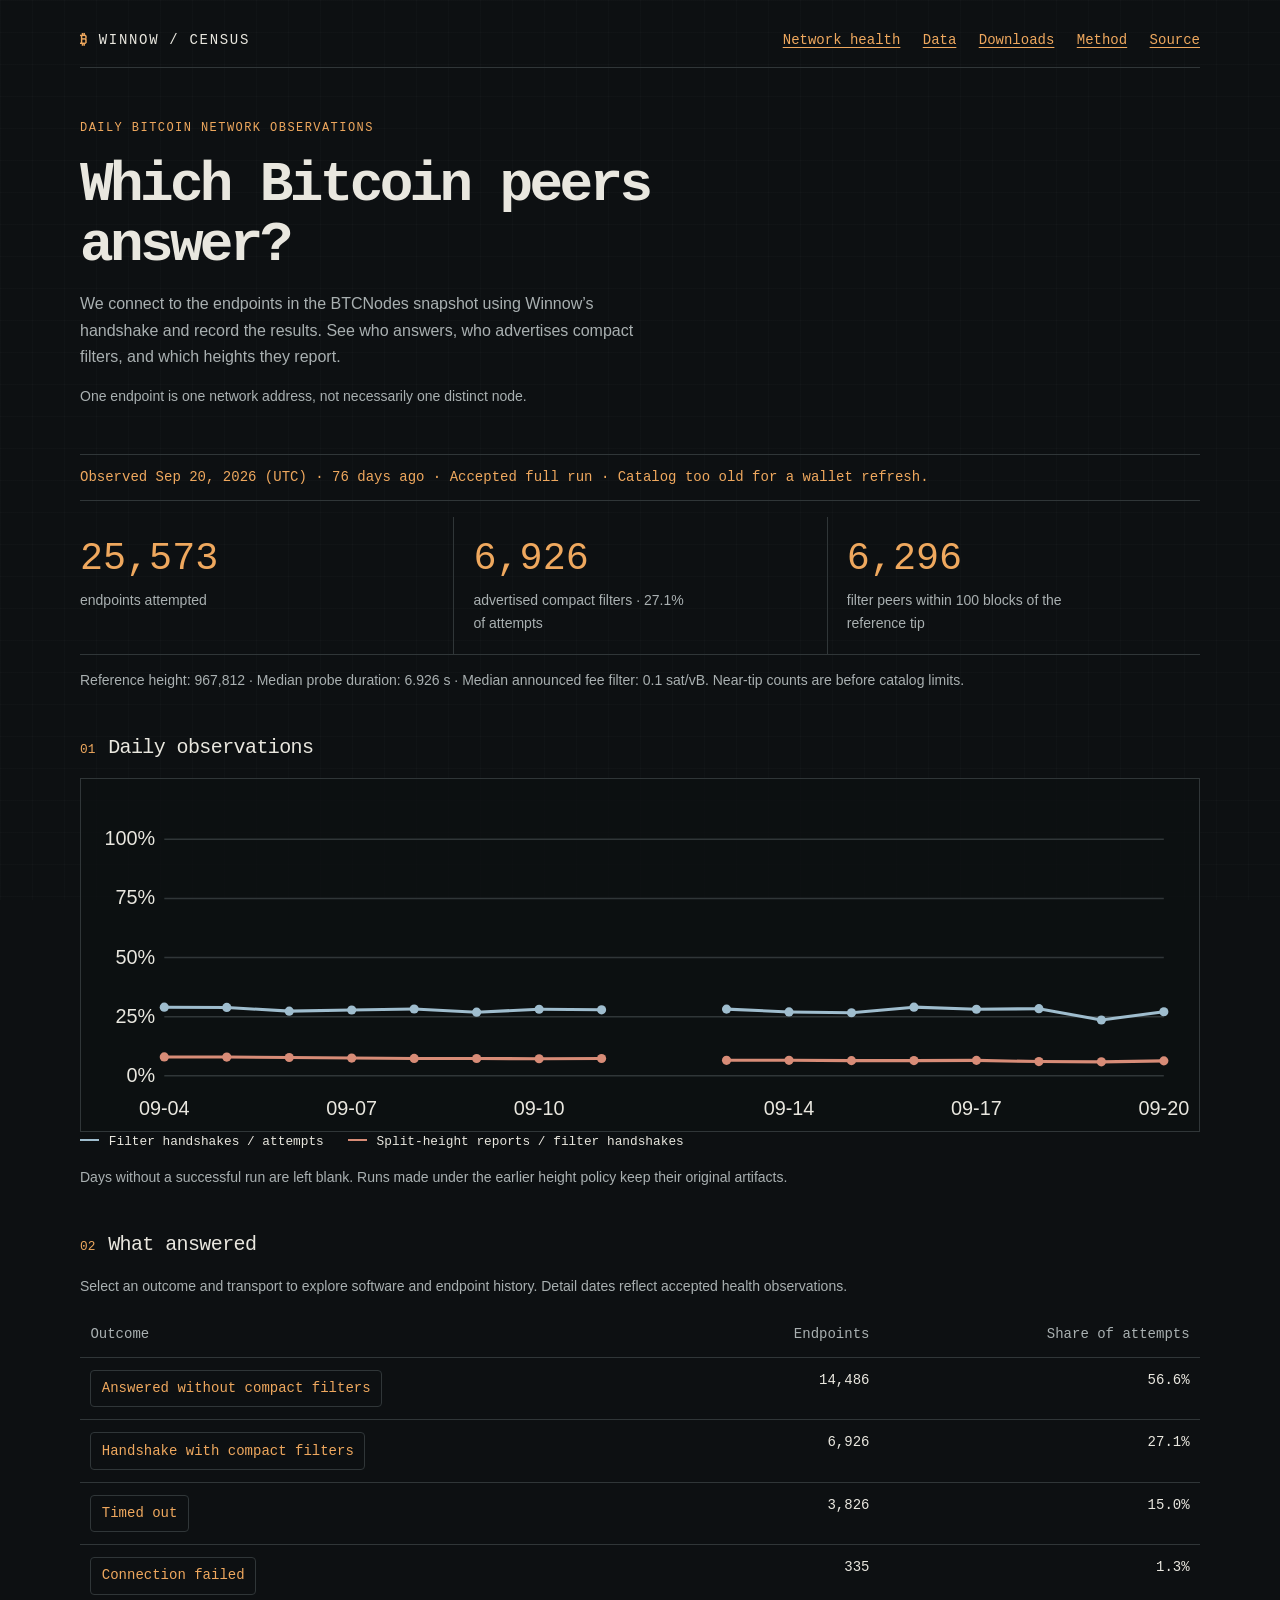
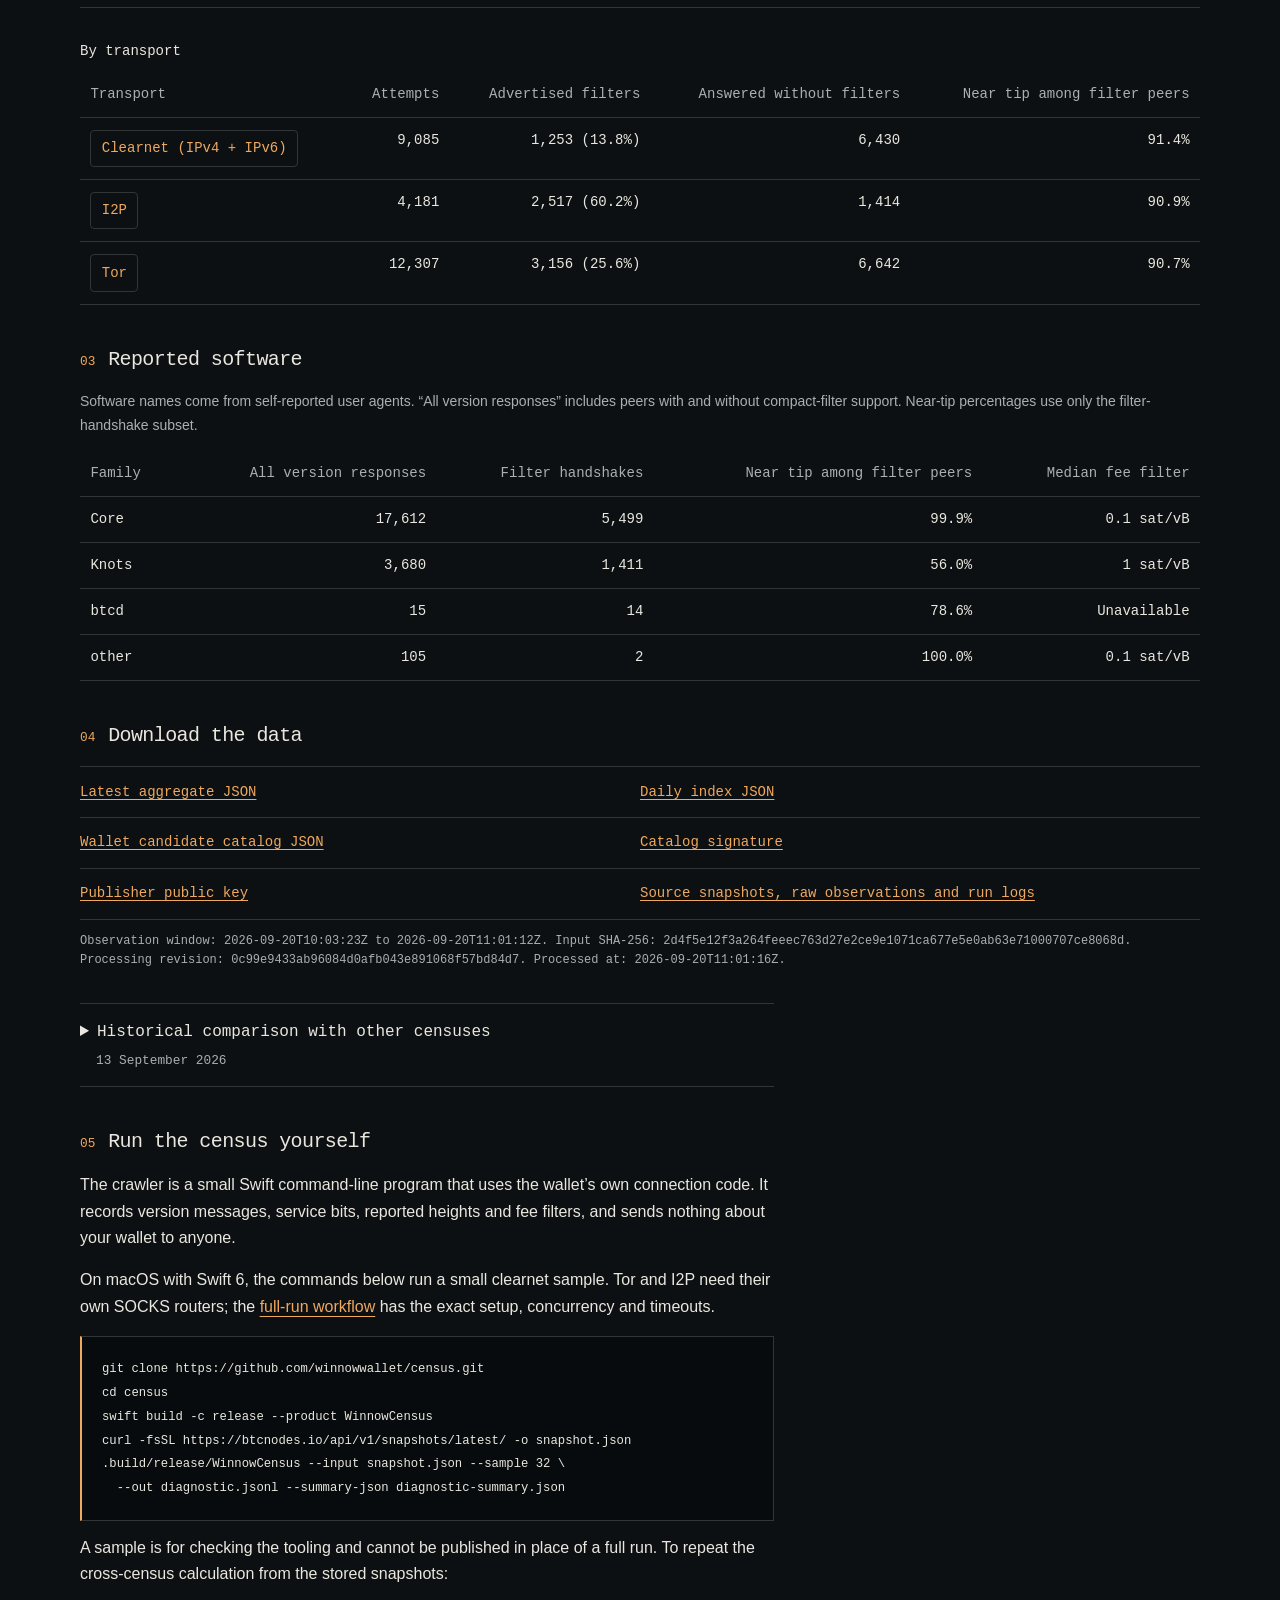
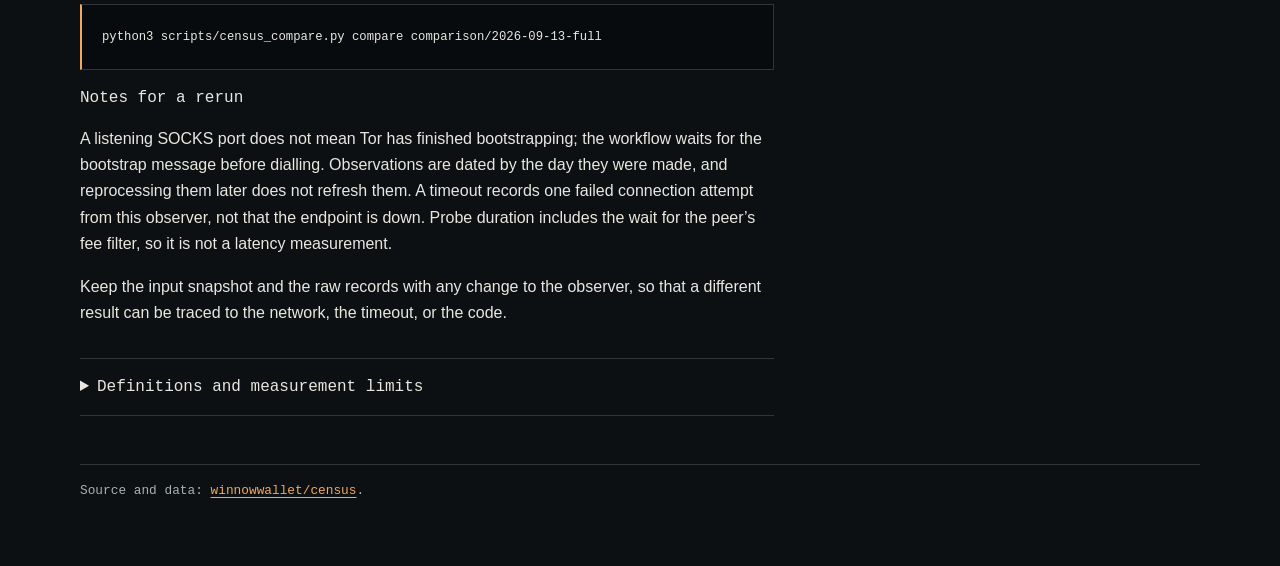
==== index.html @ dcebd3c2 "Update census for current WalletCore and add explorable observations" ====
<!doctype html>
<html lang="en">
  <head>
    <meta charset="utf-8" />
    <meta name="viewport" content="width=device-width, initial-scale=1" />
    <title>Winnow peer census</title>
    <meta
      name="description"
      content="Daily Bitcoin endpoint measurements: handshake outcomes, advertised compact-filter support, reported heights, overlay coverage and reproducible artifacts."
    />
    <link rel="stylesheet" href="assets/census.css" />
  </head>
  <body>
    <main class="census">
      <header class="masthead">
        <a class="brand" href="#"><b>₿</b> WINNOW / CENSUS</a>
        <nav aria-label="Census">
          <a href="health/">Network health</a><a href="#measurements">Data</a
          ><a href="#artifacts-heading">Downloads</a><a href="#build">Method</a
          ><a href="https://github.com/winnowwallet/census">Source</a>
        </nav>
      </header>
      <div class="intro">
        <p class="eyebrow">DAILY BITCOIN NETWORK OBSERVATIONS</p>
        <h1>Which Bitcoin peers answer?</h1>
        <p class="sub">
          We connect to the endpoints in the BTCNodes snapshot using Winnow’s
          handshake and record the results. See who answers, who advertises
          compact filters, and which heights they report.
        </p>
        <p class="note">
          One endpoint is one network address, not necessarily one distinct
          node.
        </p>
      </div>
      <p id="freshness" role="status">Loading observations…</p>
      <noscript
        ><p>
          This dashboard needs JavaScript to display observations. You can still
          <a href="census/index.json">download the daily index</a> or
          <a href="census/peers.json">peer catalog</a>.
        </p></noscript
      >
      <div class="tiles" id="tiles"></div>
      <p id="run-context" class="note"></p>
      <h2 id="measurements"><span class="index">01</span>Daily observations</h2>
      <div
        class="plot"
        tabindex="0"
        aria-label="Scrollable daily observation chart"
      >
        <svg
          id="trend"
          viewBox="0 0 720 220"
          role="img"
          aria-label="Compact-filter handshake share and split-height reports over time; missing days are gaps"
        ></svg>
      </div>
      <div class="legend">
        <span>Filter handshakes / attempts</span
        ><span>Split-height reports / filter handshakes</span>
      </div>
      <p class="note">
        Days without a successful run are left blank. Runs made under the
        earlier height policy keep their original artifacts.
      </p>

      <section id="explorer" hidden aria-label="Endpoint filters">
        <p id="explorer-status" role="status"></p>
        <div id="explorer-chips"></div>
        <label
          >Observation day
          <select id="explorer-date" disabled></select
        ></label>
        <button id="explorer-clear" type="button">Clear filters</button>
        <a id="explorer-download" hidden
          >Download complete endpoint history (JSON.gz)</a
        >
      </section>
      <h2 id="outcomes-heading"><span class="index">02</span>What answered</h2>
      <p class="note">
        Select an outcome and transport to explore software and endpoint
        history. Detail dates reflect accepted health observations.
      </p>
      <div class="wrap">
        <table id="outcomes" aria-labelledby="outcomes-heading">
          <thead>
            <tr>
              <th>Outcome</th>
              <th class="num">Endpoints</th>
              <th class="num">Share of attempts</th>
            </tr>
          </thead>
          <tbody></tbody>
        </table>
      </div>
      <div class="wrap">
        <table id="networks">
          <caption>
            By transport
          </caption>
          <thead>
            <tr>
              <th>Transport</th>
              <th class="num">Attempts</th>
              <th class="num">Advertised filters</th>
              <th class="num">Answered without filters</th>
              <th class="num">Near tip among filter peers</th>
            </tr>
          </thead>
          <tbody></tbody>
        </table>
      </div>
      <h2><span class="index">03</span>Reported software</h2>
      <p class="note" id="software-note">
        Software names come from self-reported user agents. “All version
        responses” includes peers with and without compact-filter support.
        Near-tip percentages use only the filter-handshake subset.
      </p>
      <div class="wrap">
        <table id="families">
          <thead>
            <tr>
              <th>Family</th>
              <th class="num">All version responses</th>
              <th class="num">Filter handshakes</th>
              <th class="num">Near tip among filter peers</th>
              <th class="num">Median fee filter</th>
            </tr>
          </thead>
          <tbody></tbody>
        </table>
      </div>

      <section id="endpoint-details" hidden>
        <h2>Selected endpoints</h2>
        <p id="endpoint-count" class="note"></p>
        <div id="endpoint-list"></div>
      </section>
      <h2 id="artifacts-heading">
        <span class="index">04</span>Download the data
      </h2>
      <ul id="artifacts"></ul>
      <p id="provenance" class="note"></p>
      <details class="reading background">
        <summary>
          Historical comparison with other censuses
          <span>13 September 2026</span>
        </summary>
        <p>
          On 13 September 2026 the same 23,061 responding endpoints were
          compared with the BTCNodes input: 7,524 advertised compact filters
          here against 7,526 there, a difference of two. BTCNodes supplies the
          input list, so this checks consistency with the source rather than
          confirming the result independently.
        </p>
        <p>
          Bitnod.es and Coin Dance count deduplicated addresses, and Bitnod.es
          also keeps addresses that answered recently but not on the day. The
          most recent 21 Ninja CSV available was from November 2025. These
          totals measure different things and are not compared directly.
        </p>
        <p>
          Jonathan Bier, who maintains Bitnod.es, confirmed that it makes its
          own observations with the shared Bitnodes crawler. Its active count
          drops addresses last connected nine or more UTC days earlier, excludes
          I2P, and does not test filter responses, which accounts for several of
          the differences.
          <a
            href="https://github.com/winnowwallet/census/blob/main/comparison/bitnodes-methodology-2026-09-13.md"
            >The permitted methodology clarification</a
          >
          and
          <a
            href="https://github.com/winnowwallet/census/tree/main/comparison/2026-09-13-bitnodes-export"
            >public CSV overlap</a
          >
          are preserved.
        </p>
        <p>
          <a
            href="https://github.com/winnowwallet/census/tree/main/comparison/2026-09-13-full"
            >Dated comparison, source snapshots and calculations</a
          >
          ·
          <a
            href="https://github.com/winnowwallet/census/tree/main/comparison/2026-09-13-rechecks"
            >The two discrepancies, rechecked</a
          >
        </p>
      </details>
      <section class="reading" id="build">
        <h2><span class="index">05</span>Run the census yourself</h2>
        <p>
          The crawler is a small Swift command-line program that uses the
          wallet’s own connection code. It records version messages, service
          bits, reported heights and fee filters, and sends nothing about your
          wallet to anyone.
        </p>
        <p>
          On macOS with Swift 6, the commands below run a small clearnet sample.
          Tor and I2P need their own SOCKS routers; the
          <a
            href="https://github.com/winnowwallet/census/blob/main/.github/workflows/peer-census.yml"
            >full-run workflow</a
          >
          has the exact setup, concurrency and timeouts.
        </p>
        <pre><code>git clone https://github.com/winnowwallet/census.git
cd census
swift build -c release --product WinnowCensus
curl -fsSL https://btcnodes.io/api/v1/snapshots/latest/ -o snapshot.json
.build/release/WinnowCensus --input snapshot.json --sample 32 \
  --out diagnostic.jsonl --summary-json diagnostic-summary.json</code></pre>
        <p>
          A sample is for checking the tooling and cannot be published in place
          of a full run. To repeat the cross-census calculation from the stored
          snapshots:
        </p>
        <pre><code>python3 scripts/census_compare.py compare comparison/2026-09-13-full</code></pre>
        <h3>Notes for a rerun</h3>
        <p>
          A listening SOCKS port does not mean Tor has finished bootstrapping;
          the workflow waits for the bootstrap message before dialling.
          Observations are dated by the day they were made, and reprocessing
          them later does not refresh them. A timeout records one failed
          connection attempt from this observer, not that the endpoint is down.
          Probe duration includes the wait for the peer’s fee filter, so it is
          not a latency measurement.
        </p>
        <p>
          Keep the input snapshot and the raw records with any change to the
          observer, so that a different result can be traced to the network, the
          timeout, or the code.
        </p>
      </section>
      <details class="reading background">
        <summary>Definitions and measurement limits</summary>
        <p>
          A successful handshake with <code>NODE_COMPACT_FILTERS</code> means
          the endpoint advertised compact-filter support. It does not prove that
          the endpoint returns valid filters; the wallet checks that on the
          peers it actually uses. A near-tip candidate reported a height within
          100 blocks, in either direction, of the reference tip in the input
          snapshot. A reported height on its own does not identify which chain a
          peer follows.
        </p>
        <p>
          The counts are of endpoints, not of distinct machines or operators.
          One node can have several addresses, ports and transports, and several
          nodes can share one public address. The clearnet category combines
          IPv4 and IPv6; Tor and I2P are measured separately. CJDNS and invalid
          or private addresses are excluded. A timeout describes this observer’s
          connection attempt, not permanent unreachability.
        </p>
        <p>
          The downloadable catalog canonicalizes and deduplicates endpoints,
          applies public-address and network-prefix diversity rules to clearnet,
          validates overlay addresses, and retains at most 2,000 candidates per
          overlay. The GUI wallet uses direct clearnet. This census measures Tor
          and I2P through external SOCKS proxies. A diagnostic sample, or a run
          whose Tor or I2P router was not healthy, is never published in place
          of production data. When a run fails, the previous good artifacts stay
          available with their original observation date.
        </p>
        <p>
          Probe duration is the elapsed time of a successful filter handshake,
          including proxy setup where used and the bounded wait for the peer’s
          fee-filter announcement, so it is not a round-trip latency. A fee
          filter is the peer’s announced relay threshold, not a fee
          recommendation or a confirmation estimate. The split-height count
          records heights 961,632–961,652 and does not by itself prove which
          chain a peer follows.
        </p>
        <p>
          See the
          <a href="https://github.com/winnowwallet/census"
            >census source and reproducible comparisons</a
          >,
          <a
            href="https://github.com/winnowwallet/census/actions/workflows/peer-census.yml"
            >full run logs and retained raw observations</a
          >, and <a href="https://winnowwallet.com">Winnow wallet</a>. BTCNodes
          is the input source, so agreement with its endpoint list is not
          independent confirmation.
        </p>
      </details>
      <footer>
        Source and data:
        <a href="https://github.com/winnowwallet/census">winnowwallet/census</a
        >.
      </footer>
    </main>
    <script src="assets/census.js" defer></script>
    <script src="assets/explorer.js" defer></script>
  </body>
</html>
---- assets/census.css ----
:root {
  color-scheme: dark;
  --paper: #0d1012;
  --ink: #e9e7df;
  --ink-2: #a9b0b1;
  --rule: #303638;
  --accent: #efa85e;
  --blue: #9fbdce;
  --red: #d88c77;
  --mono: ui-monospace, SFMono-Regular, Consolas, monospace;
}
* {
  box-sizing: border-box;
}
html {
  scroll-behavior: smooth;
}
body {
  margin: 0;
  background: var(--paper);
  color: var(--ink);
  font:
    1rem/1.65 -apple-system,
    BlinkMacSystemFont,
    "Segoe UI",
    sans-serif;
}
body::before {
  content: "";
  position: fixed;
  inset: 0;
  pointer-events: none;
  z-index: -1;
  background-image:
    linear-gradient(#b5bec306 1px, transparent 1px),
    linear-gradient(90deg, #b5bec306 1px, transparent 1px);
  background-size: 32px 32px;
}
a {
  color: var(--accent);
  text-decoration-thickness: 1px;
  text-underline-offset: 0.22em;
}
a:hover {
  color: #fff1d6;
}
:focus-visible {
  outline: 2px solid var(--accent);
  outline-offset: 5px;
}
.census {
  max-width: 76rem;
  margin: auto;
  padding: 1.4rem clamp(1rem, 4vw, 3rem) 4rem;
}
.masthead {
  display: flex;
  align-items: center;
  justify-content: space-between;
  gap: 1rem;
  padding: 0.6rem 0 1.2rem;
  border-bottom: 1px solid var(--rule);
  font: 0.875rem var(--mono);
}
.masthead .brand {
  color: var(--ink);
  text-decoration: none;
  letter-spacing: 0.12em;
}
.brand b {
  color: var(--accent);
}
nav {
  display: flex;
  gap: 1.4rem;
  flex-wrap: wrap;
}
.intro {
  padding: 3.2rem 0 1rem;
  max-width: 58rem;
}
h1 {
  font: 600 clamp(2rem, 4.4vw, 3.5rem)/1.08 var(--mono);
  letter-spacing: -0.065em;
  margin: 0 0 1rem;
  max-width: 22ch;
}
.sub {
  color: var(--ink-2);
  max-width: 65ch;
  margin: 0;
}
#freshness {
  font: 0.875rem/1.6 var(--mono);
  color: var(--ink-2);
  margin: 1rem 0;
  padding: 0.7rem 0;
  border-block: 1px solid var(--rule);
}
.tiles {
  display: grid;
  grid-template-columns: repeat(3, 1fr);
  margin: 0 0 0.8rem;
  border-bottom: 1px solid var(--rule);
}
.tile {
  padding: 1.2rem 1rem 1.2rem 0;
  min-width: 0;
}
.tile:nth-child(3n + 2),
.tile:nth-child(3n + 3) {
  border-left: 1px solid var(--rule);
  padding-left: 1.2rem;
}
.tile .n {
  color: var(--accent);
  font: 500 clamp(1.7rem, 3vw, 2.7rem)/1.2 var(--mono);
  font-variant-numeric: tabular-nums;
  margin-bottom: 0.45rem;
}
.tile .l {
  color: var(--ink-2);
  font-size: 0.875rem;
  max-width: 28ch;
}
h2 {
  font: 500 1.25rem/1.4 var(--mono);
  letter-spacing: -0.03em;
  margin: 2.6rem 0 1rem;
}
h2 .index {
  color: var(--accent);
  font-size: 0.8rem;
  margin-right: 0.8rem;
  letter-spacing: 0;
}
h3 {
  font: 500 1rem/1.5 var(--mono);
}
table {
  border-collapse: collapse;
  width: 100%;
  margin: 0;
  font: 0.875rem/1.5 var(--mono);
  font-variant-numeric: tabular-nums;
}
th,
td {
  text-align: left;
  padding: 0.75rem 0.65rem;
  border-bottom: 1px solid var(--rule);
  vertical-align: top;
}
th {
  color: var(--ink-2);
  font-weight: 400;
}
tbody tr:hover {
  background: #efa85e08;
}
td.num,
th.num {
  text-align: right;
}
.wrap {
  overflow-x: auto;
  margin-bottom: 1.5rem;
}
.plot {
  overflow-x: auto;
  border: 1px solid var(--rule);
  padding: 1rem 0.6rem 0;
  background: #0d1012bf;
}
svg {
  width: 100%;
  min-width: 620px;
  height: auto;
  display: block;
}
.note {
  color: var(--ink-2);
  font-size: 0.875rem;
}
.legend {
  display: flex;
  flex-wrap: wrap;
  gap: 0.5rem 1.5rem;
  font: 0.8rem/1.6 var(--mono);
}
.legend span::before {
  content: "";
  display: inline-block;
  width: 1.2rem;
  height: 2px;
  margin: 0 0.6rem 0.25rem 0;
  background: var(--blue);
}
.legend span + span::before {
  background: var(--red);
}
.reading {
  max-width: 78ch;
}
.reading p {
  margin: 0 0 1rem;
}
code,
pre {
  font-family: var(--mono);
  font-size: 0.875em;
}
pre {
  overflow: auto;
  padding: 1.25rem;
  border: 1px solid var(--rule);
  border-left: 2px solid var(--accent);
  background: #080b0d;
  line-height: 1.7;
}
#artifacts {
  list-style: none;
  margin: 0;
  padding: 0;
  display: grid;
  grid-template-columns: repeat(2, 1fr);
  border-top: 1px solid var(--rule);
}
#artifacts li {
  border-bottom: 1px solid var(--rule);
  padding: 0.9rem 0.8rem 0.9rem 0;
  font: 0.875rem/1.5 var(--mono);
}
#provenance {
  overflow-wrap: anywhere;
  font-family: var(--mono);
  font-size: 0.75rem;
}
footer {
  margin-top: 3rem;
  padding-top: 1rem;
  border-top: 1px solid var(--rule);
  color: var(--ink-2);
  font: 0.8rem/1.6 var(--mono);
}
@media (prefers-reduced-motion: reduce) {
  html {
    scroll-behavior: auto;
  }
}
@media print {
  :root {
    --paper: white;
    --ink: black;
    --ink-2: #333;
    --rule: #bbb;
    --accent: #8a4300;
  }
  body::before {
    display: none;
  }
  .plot,
  pre {
    background: white;
  }
}

.eyebrow {
  color: var(--accent);
  font: 0.75rem/1.6 var(--mono);
  letter-spacing: 0.12em;
  margin: 0 0 1rem;
}
.warning {
  color: var(--accent) !important;
}
.badge {
  display: inline-block;
  margin-left: 0.5rem;
  padding: 0.15rem 0.5rem;
  border: 1px solid var(--rule);
  border-radius: 4px;
  color: var(--ink-2);
  font: 0.7rem/1.5 var(--mono);
  vertical-align: middle;
}
.background {
  margin-top: 2rem;
  padding: 1rem 0;
  border-block: 1px solid var(--rule);
}
summary {
  cursor: pointer;
  font: 500 1rem/1.5 var(--mono);
}
summary span {
  display: block;
  color: var(--ink-2);
  font-size: 0.8rem;
  margin: 0.4rem 0 0 1rem;
}
details[open] summary {
  margin-bottom: 1.25rem;
}
#run-context {
  margin-bottom: 2.5rem;
}
[hidden] {
  display: none !important;
}
@media (max-width: 650px) {
  h1 {
    max-width: none;
  }
  .masthead {
    align-items: flex-start;
    flex-direction: column;
  }
  nav {
    gap: 0.6rem 1rem;
  }
  #artifacts {
    grid-template-columns: 1fr;
  }
  .intro {
    padding-top: 2rem;
  }
  .tiles {
    grid-template-columns: 1fr;
  }
  .tile:nth-child(n) {
    border-left: 0;
    padding: 1rem 0;
  }
  .tile:nth-child(n + 2) {
    border-top: 1px solid var(--rule);
  }
  .tile .l {
    max-width: none;
  }
}

caption {
  text-align: left;
  color: var(--ink);
  padding: 0.6rem 0;
  font-weight: 500;
}

button,
select {
  font: inherit;
  color: var(--ink);
  background: var(--paper);
  border: 1px solid var(--rule);
  border-radius: 4px;
  padding: 0.45rem 0.65rem;
}
button {
  cursor: pointer;
}
button:hover,
button[aria-pressed="true"] {
  border-color: var(--accent);
  color: var(--accent);
}
[data-filter] {
  text-align: left;
  color: var(--accent);
}
#explorer {
  border: 1px solid var(--rule);
  padding: 1rem;
  margin-top: 2rem;
}
#explorer-chips {
  display: flex;
  gap: 0.5rem;
  flex-wrap: wrap;
  margin-bottom: 0.75rem;
}
#explorer-download {
  display: block;
  margin-top: 0.75rem;
}
.endpoint {
  border-bottom: 1px solid var(--rule);
  padding: 0.8rem 0;
  overflow-wrap: anywhere;
}
.endpoint p,
.endpoint li {
  font: 0.8rem/1.6 var(--mono);
}
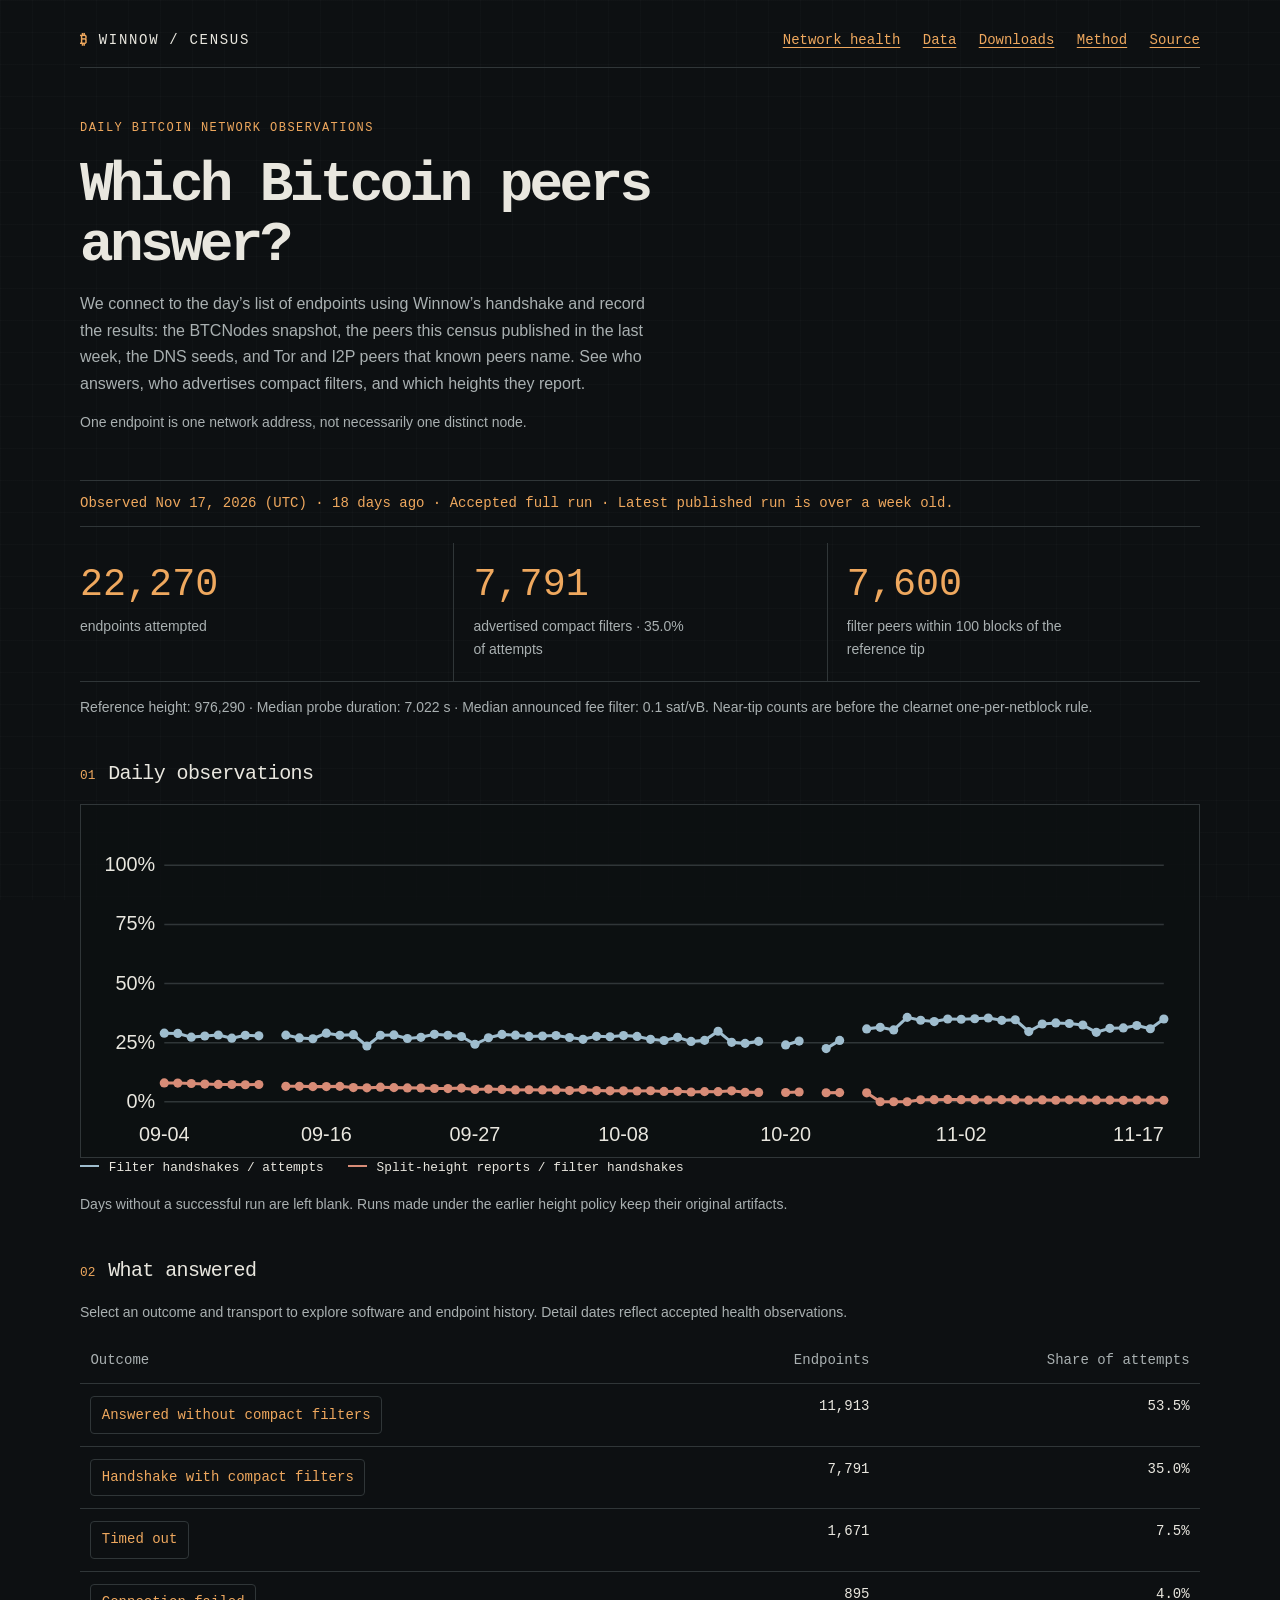
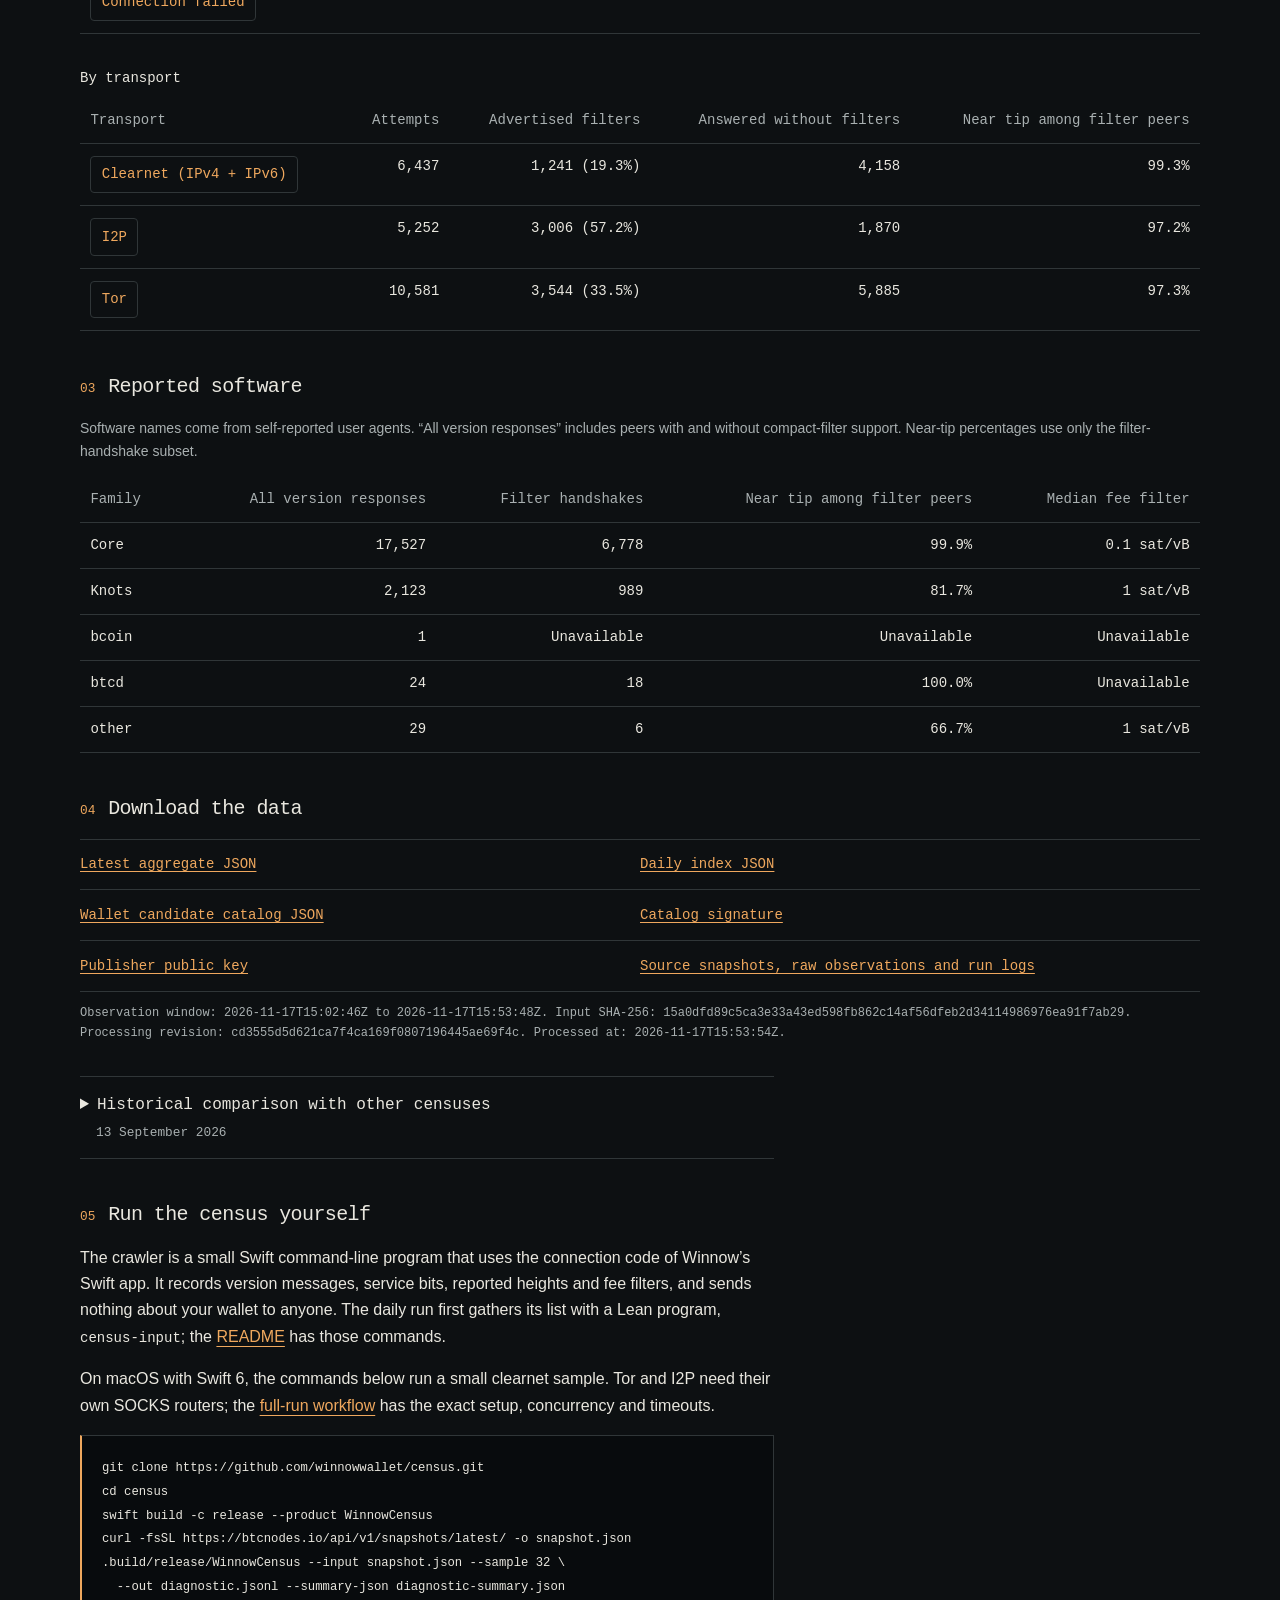
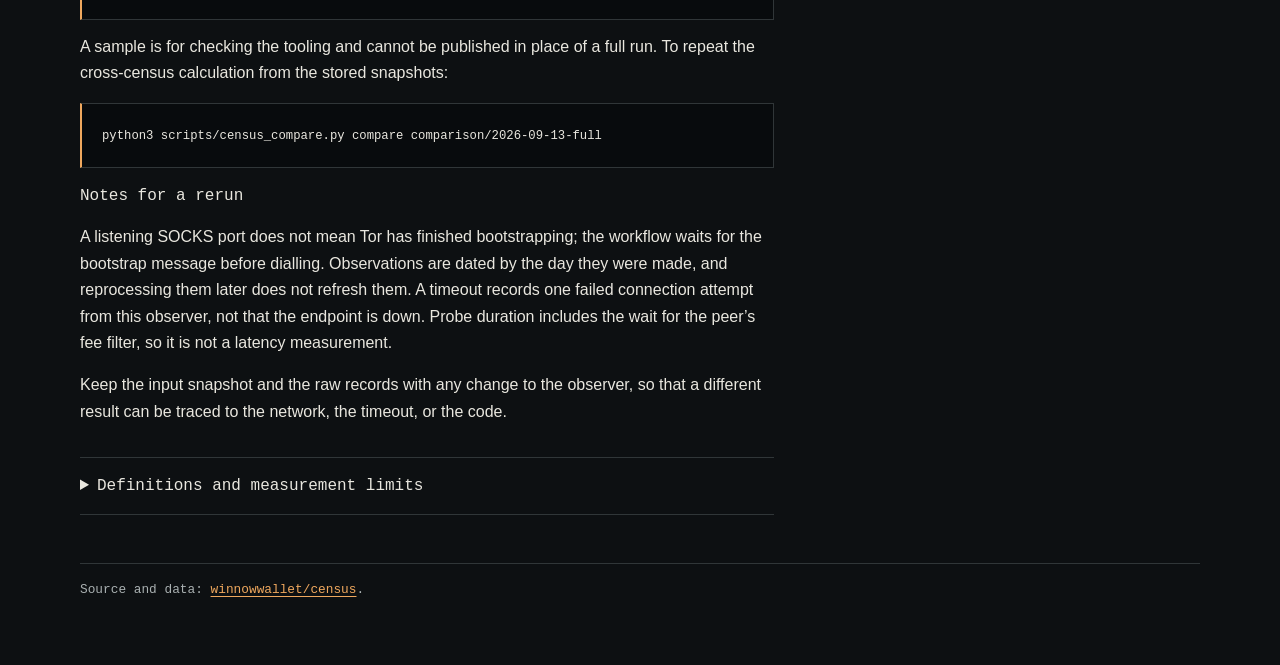
==== commit 80c8c76a: "The census says what it is now, pins the wallet at v0.9.16, keeps two health archives, and drops the" ====
--- a/index.html
+++ b/index.html
@@ -24,9 +24,11 @@
         <p class="eyebrow">DAILY BITCOIN NETWORK OBSERVATIONS</p>
         <h1>Which Bitcoin peers answer?</h1>
         <p class="sub">
-          We connect to the endpoints in the BTCNodes snapshot using Winnow’s
-          handshake and record the results. See who answers, who advertises
-          compact filters, and which heights they report.
+          We connect to the day’s list of endpoints using Winnow’s handshake
+          and record the results: the BTCNodes snapshot, the peers this census
+          published in the last week, the DNS seeds, and Tor and I2P peers that
+          known peers name. See who answers, who advertises compact filters,
+          and which heights they report.
         </p>
         <p class="note">
           One endpoint is one network address, not necessarily one distinct
@@ -150,9 +152,9 @@
         <p>
           On 13 September 2026 the same 23,061 responding endpoints were
           compared with the BTCNodes input: 7,524 advertised compact filters
-          here against 7,526 there, a difference of two. BTCNodes supplies the
-          input list, so this checks consistency with the source rather than
-          confirming the result independently.
+          here against 7,526 there, a difference of two. BTCNodes supplied the
+          whole input list then, so this checks consistency with the source
+          rather than confirming the result independently.
         </p>
         <p>
           Bitnod.es and Coin Dance count deduplicated addresses, and Bitnod.es
@@ -193,9 +195,15 @@
         <h2><span class="index">05</span>Run the census yourself</h2>
         <p>
           The crawler is a small Swift command-line program that uses the
-          wallet’s own connection code. It records version messages, service
-          bits, reported heights and fee filters, and sends nothing about your
-          wallet to anyone.
+          connection code of Winnow’s Swift app. It records version messages,
+          service bits, reported heights and fee filters, and sends nothing
+          about your wallet to anyone. The daily run first gathers its list
+          with a Lean program, <code>census-input</code>; the
+          <a
+            href="https://github.com/winnowwallet/census#run-it-yourself"
+            >README</a
+          >
+          has those commands.
         </p>
         <p>
           On macOS with Swift 6, the commands below run a small clearnet sample.
@@ -241,9 +249,9 @@
           the endpoint advertised compact-filter support. It does not prove that
           the endpoint returns valid filters; the wallet checks that on the
           peers it actually uses. A near-tip candidate reported a height within
-          100 blocks, in either direction, of the reference tip in the input
-          snapshot. A reported height on its own does not identify which chain a
-          peer follows.
+          100 blocks, in either direction, of the reference tip: the median
+          height that the run’s filter peers reported. A reported height on its
+          own does not identify which chain a peer follows.
         </p>
         <p>
           The counts are of endpoints, not of distinct machines or operators.
@@ -256,8 +264,11 @@
         <p>
           The downloadable catalog canonicalizes and deduplicates endpoints,
           applies public-address and network-prefix diversity rules to clearnet,
-          validates overlay addresses, and retains at most 2,000 candidates per
-          overlay. The GUI wallet uses direct clearnet. This census measures Tor
+          validates overlay addresses, and lists every verified Tor and I2P
+          service, with no cap per overlay beyond the wallet’s bounds (a 4 MB
+          file, 65,536 entries per network). The wallet dials
+          clearnet directly and reaches Tor and I2P peers through SOCKS
+          gateways its user runs. This census measures Tor
           and I2P through external SOCKS proxies. A diagnostic sample, or a run
           whose Tor or I2P router was not healthy, is never published in place
           of production data. When a run fails, the previous good artifacts stay
@@ -281,8 +292,8 @@
             href="https://github.com/winnowwallet/census/actions/workflows/peer-census.yml"
             >full run logs and retained raw observations</a
           >, and <a href="https://winnowwallet.com">Winnow wallet</a>. BTCNodes
-          is the input source, so agreement with its endpoint list is not
-          independent confirmation.
+          is the largest source of the dial list, so agreement with its
+          endpoint list is not independent confirmation.
         </p>
       </details>
       <footer>
